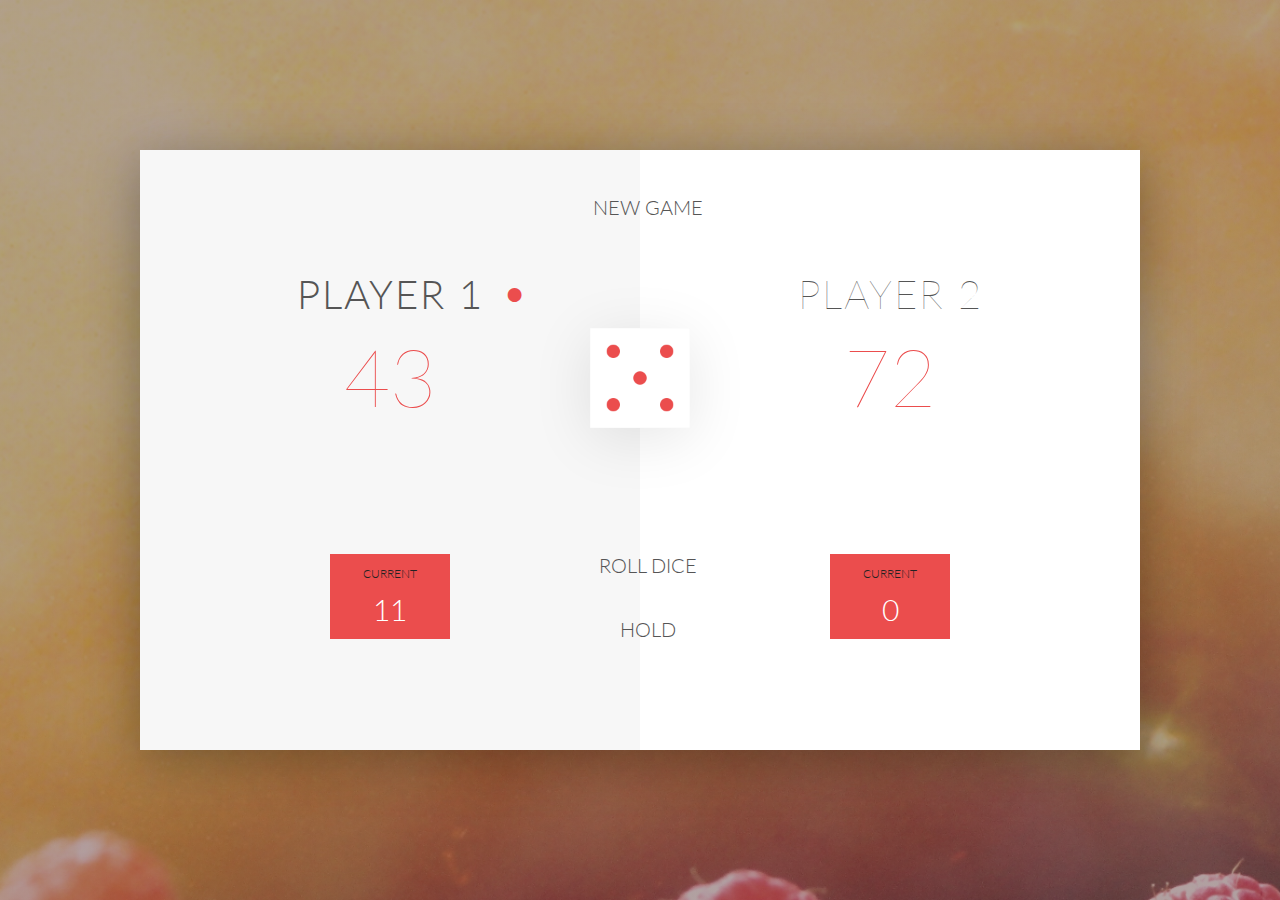
==== index.html @ c31eb0d6 "hamgiin ehnii dice dame file g commit hiiv" ====
<!DOCTYPE html>
<html lang="en">
    <head>
        <meta charset="UTF-8">
        <link href="https://fonts.googleapis.com/css?family=Lato:100,300,600" rel="stylesheet" type="text/css">
        <link href="http://code.ionicframework.com/ionicons/2.0.1/css/ionicons.min.css" rel="stylesheet" type="text/css">
        <link type="text/css" rel="stylesheet" href="style.css">
        
        <title>Dice Game</title>
    </head>

    <body>
        <div class="wrapper clearfix">
            <div class="player-0-panel active">
                <div class="player-name" id="name-0">Player 1</div>
                <div class="player-score" id="score-0">43</div>
                <div class="player-current-box">
                    <div class="player-current-label">Current</div>
                    <div class="player-current-score" id="current-0">11</div>
                </div>
            </div>
            
            <div class="player-1-panel">
                <div class="player-name" id="name-1">Player 2</div>
                <div class="player-score" id="score-1">72</div>
                <div class="player-current-box">
                    <div class="player-current-label">Current</div>
                    <div class="player-current-score" id="current-1">0</div>
                </div>
            </div>
            
            <button class="btn-new"><i class="ion-ios-plus-outline"></i>New game</button>
            <button class="btn-roll"><i class="ion-ios-loop"></i>Roll dice</button>
            <button class="btn-hold"><i class="ion-ios-download-outline"></i>Hold</button>
            
            <img src="dice-5.png" alt="Dice" class="dice">
        </div>
        
        <script src="app.js"></script>
    </body>
</html>
---- style.css ----
/**********************************************
*** ЕРӨНХИЙ
**********************************************/
* {
    margin: 0;
    padding: 0;
    box-sizing: border-box;
    
}

.clearfix::after {
    content: "";
    display: table;
    clear: both;
}

body {
    background-image: linear-gradient(rgba(62, 20, 20, 0.4), rgba(62, 20, 20, 0.4)), url(back.jpg);
    background-size: cover;
    background-position: center;
    font-family: Lato;
    font-weight: 300;
    position: relative;
    height: 100vh;
    color: #555;
}

.wrapper {
    width: 1000px;
    position: absolute;
    top: 50%;
    left: 50%;
    transform: translate(-50%, -50%);
    background-color: #fff;
    box-shadow: 0px 10px 50px rgba(0, 0, 0, 0.3);
    overflow: hidden;
}

.player-0-panel,
.player-1-panel {
    width: 50%;
    float: left;
    height: 600px;
    padding: 100px;
}



/**********************************************
*** ТОГЛОГЧИД
**********************************************/

.player-name {
    font-size: 40px;
    text-align: center;
    text-transform: uppercase;
    letter-spacing: 2px;
    font-weight: 100;
    margin-top: 20px;
    margin-bottom: 10px;
    position: relative;
}

.player-score {
    text-align: center;
    font-size: 80px;
    font-weight: 100;
    color: #EB4D4D;
    margin-bottom: 130px;
}

.active { background-color: #f7f7f7; }
.active .player-name { font-weight: 300; }

.active .player-name::after {
    content: "\2022";
    font-size: 47px;
    position: absolute;
    color: #EB4D4D;
    top: -7px;
    right: 10px;
    
}

.player-current-box {
    background-color: #EB4D4D;
    color: #fff;
    width: 40%;
    margin: 0 auto;
    padding: 12px;
    text-align: center;
}

.player-current-label {
    text-transform: uppercase;
    margin-bottom: 10px;
    font-size: 12px;
    color: #222;
}

.player-current-score {
    font-size: 30px;
}

button {
    position: absolute;
    width: 200px;
    left: 50%;
    transform: translateX(-50%);
    color: #555;
    background: none;
    border: none;
    font-family: Lato;
    font-size: 20px;
    text-transform: uppercase;
    cursor: pointer;
    font-weight: 300;
    transition: background-color 0.3s, color 0.3s;
}

button:hover { font-weight: 600; }
button:hover i { margin-right: 20px; }

button:focus {
    outline: none;
}

i {
    color: #EB4D4D;
    display: inline-block;
    margin-right: 15px;
    font-size: 32px;
    line-height: 1;
    vertical-align: text-top;
    margin-top: -4px;
    transition: margin 0.3s;
}

.btn-new { top: 45px;}
.btn-roll { top: 403px;}
.btn-hold { top: 467px;}

.dice {
    position: absolute;
    left: 50%;
    top: 178px;
    transform: translateX(-50%);
    height: 100px;
    box-shadow: 0px 10px 60px rgba(0, 0, 0, 0.10);
}

.winner { background-color: #f7f7f7; }
.winner .player-name { font-weight: 300; color: #EB4D4D; }
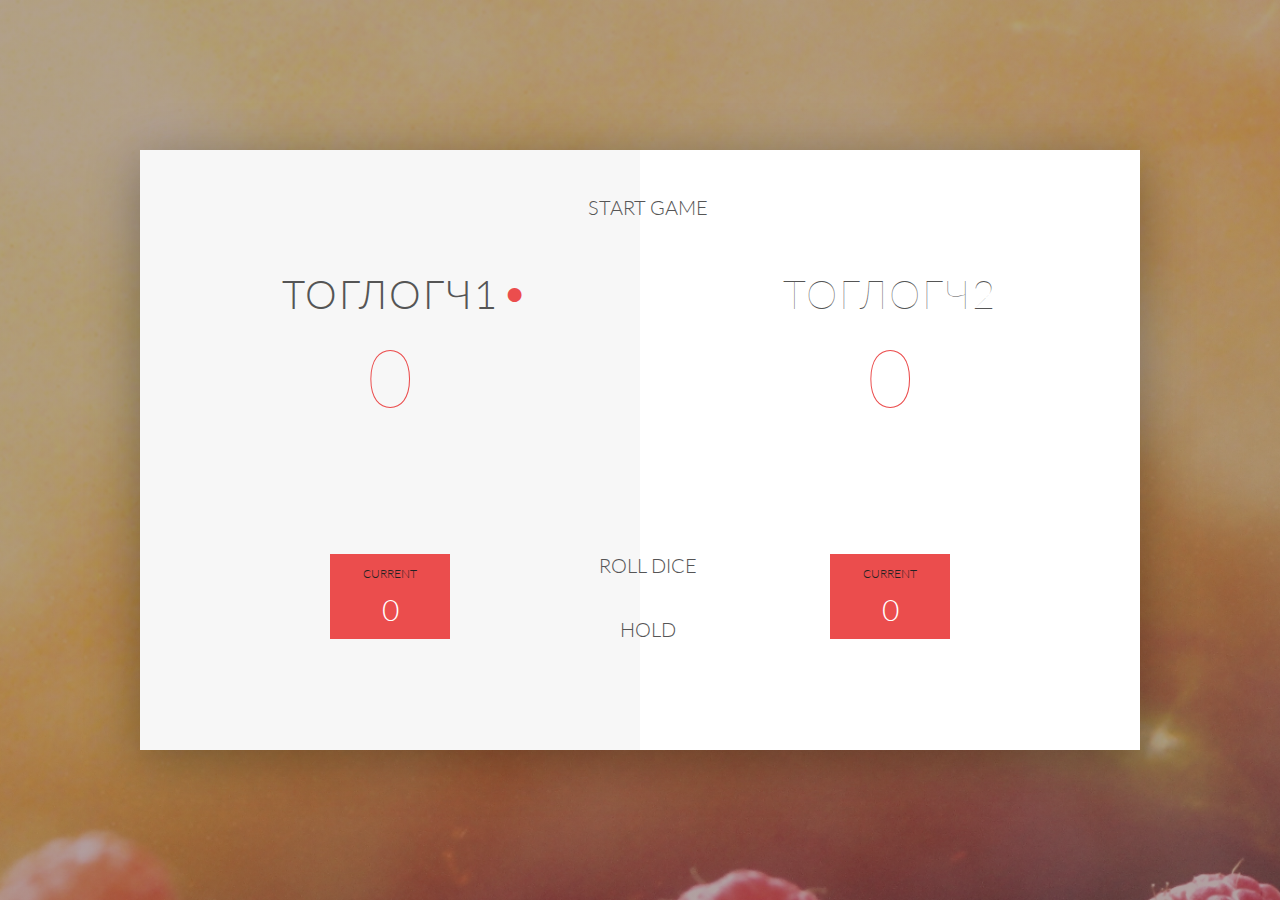
==== commit 11bda343: "new game tovhiig start game bolgov" ====
--- a/index.html
+++ b/index.html
@@ -1,41 +1,53 @@
 <!DOCTYPE html>
 <html lang="en">
-    <head>
-        <meta charset="UTF-8">
-        <link href="https://fonts.googleapis.com/css?family=Lato:100,300,600" rel="stylesheet" type="text/css">
-        <link href="http://code.ionicframework.com/ionicons/2.0.1/css/ionicons.min.css" rel="stylesheet" type="text/css">
-        <link type="text/css" rel="stylesheet" href="style.css">
-        
-        <title>Dice Game</title>
-    </head>
+  <head>
+    <meta charset="UTF-8" />
+    <link
+      href="https://fonts.googleapis.com/css?family=Lato:100,300,600"
+      rel="stylesheet"
+      type="text/css"
+    />
+    <link
+      href="http://code.ionicframework.com/ionicons/2.0.1/css/ionicons.min.css"
+      rel="stylesheet"
+      type="text/css"
+    />
+    <link type="text/css" rel="stylesheet" href="style.css" />
 
-    <body>
-        <div class="wrapper clearfix">
-            <div class="player-0-panel active">
-                <div class="player-name" id="name-0">Player 1</div>
-                <div class="player-score" id="score-0">43</div>
-                <div class="player-current-box">
-                    <div class="player-current-label">Current</div>
-                    <div class="player-current-score" id="current-0">11</div>
-                </div>
-            </div>
-            
-            <div class="player-1-panel">
-                <div class="player-name" id="name-1">Player 2</div>
-                <div class="player-score" id="score-1">72</div>
-                <div class="player-current-box">
-                    <div class="player-current-label">Current</div>
-                    <div class="player-current-score" id="current-1">0</div>
-                </div>
-            </div>
-            
-            <button class="btn-new"><i class="ion-ios-plus-outline"></i>New game</button>
-            <button class="btn-roll"><i class="ion-ios-loop"></i>Roll dice</button>
-            <button class="btn-hold"><i class="ion-ios-download-outline"></i>Hold</button>
-            
-            <img src="dice-5.png" alt="Dice" class="dice">
+    <title>Dice Game 2020</title>
+  </head>
+
+  <body>
+    <div class="wrapper clearfix">
+      <div class="player-0-panel active">
+        <div class="player-name" id="name-0">Player 1</div>
+        <div class="player-score" id="score-0">43</div>
+        <div class="player-current-box">
+          <div class="player-current-label">Current</div>
+          <div class="player-current-score" id="current-0">11</div>
         </div>
-        
-        <script src="app.js"></script>
-    </body>
-</html>+      </div>
+
+      <div class="player-1-panel">
+        <div class="player-name" id="name-1">Player 2</div>
+        <div class="player-score" id="score-1">72</div>
+        <div class="player-current-box">
+          <div class="player-current-label">Current</div>
+          <div class="player-current-score" id="current-1">0</div>
+        </div>
+      </div>
+
+      <button class="btn-new">
+        <i class="ion-ios-plus-outline"></i>Start game
+      </button>
+      <button class="btn-roll"><i class="ion-ios-loop"></i>Roll dice</button>
+      <button class="btn-hold">
+        <i class="ion-ios-download-outline"></i>Hold
+      </button>
+
+      <img src="dice-5.png" alt="Dice" class="dice" />
+    </div>
+
+    <script src="app.js"></script>
+  </body>
+</html>
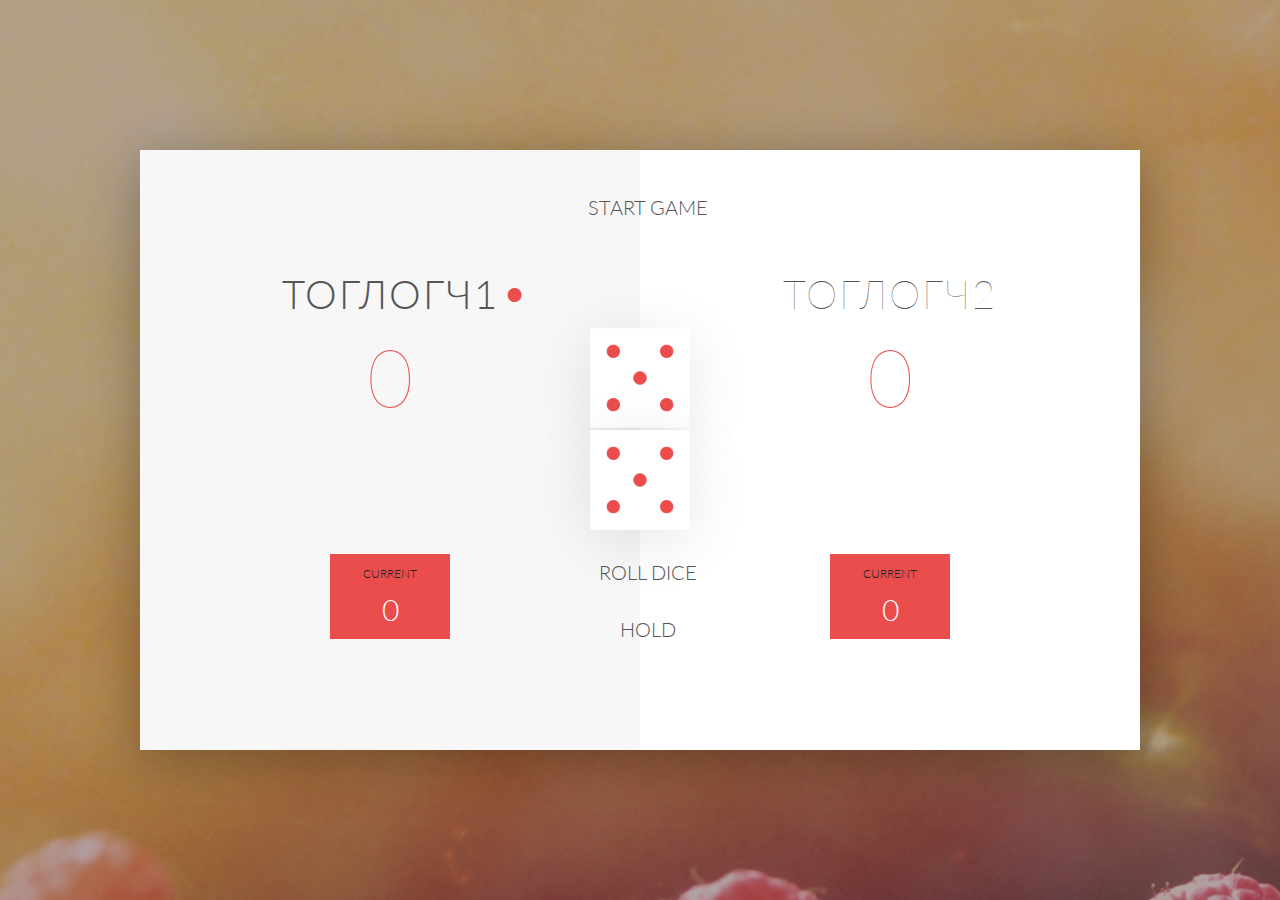
==== commit bf4517a2: "2 shootoi bolgov" ====
--- a/index.html
+++ b/index.html
@@ -14,7 +14,7 @@
     />
     <link type="text/css" rel="stylesheet" href="style.css" />
 
-    <title>Dice Game 2020</title>
+    <title>Dice Game 2020 on github.com</title>
   </head>
 
   <body>
@@ -45,7 +45,8 @@
         <i class="ion-ios-download-outline"></i>Hold
       </button>
 
-      <img src="dice-5.png" alt="Dice" class="dice" />
+      <img src="dice-5.png" alt="Dice" class="dice1" />
+      <img src="dice-5.png" alt="Dice" class="dice2" />
     </div>
 
     <script src="app.js"></script>
--- a/style.css
+++ b/style.css
@@ -2,152 +2,179 @@
 *** ЕРӨНХИЙ
 **********************************************/
 * {
-    margin: 0;
-    padding: 0;
-    box-sizing: border-box;
-    
+  margin: 0;
+  padding: 0;
+  box-sizing: border-box;
 }
 
 .clearfix::after {
-    content: "";
-    display: table;
-    clear: both;
+  content: "";
+  display: table;
+  clear: both;
 }
 
 body {
-    background-image: linear-gradient(rgba(62, 20, 20, 0.4), rgba(62, 20, 20, 0.4)), url(back.jpg);
-    background-size: cover;
-    background-position: center;
-    font-family: Lato;
-    font-weight: 300;
-    position: relative;
-    height: 100vh;
-    color: #555;
+  background-image: linear-gradient(
+      rgba(62, 20, 20, 0.4),
+      rgba(62, 20, 20, 0.4)
+    ),
+    url(back.jpg);
+  background-size: cover;
+  background-position: center;
+  font-family: Lato;
+  font-weight: 300;
+  position: relative;
+  height: 100vh;
+  color: #555;
 }
 
 .wrapper {
-    width: 1000px;
-    position: absolute;
-    top: 50%;
-    left: 50%;
-    transform: translate(-50%, -50%);
-    background-color: #fff;
-    box-shadow: 0px 10px 50px rgba(0, 0, 0, 0.3);
-    overflow: hidden;
+  width: 1000px;
+  position: absolute;
+  top: 50%;
+  left: 50%;
+  transform: translate(-50%, -50%);
+  background-color: #fff;
+  box-shadow: 0px 10px 50px rgba(0, 0, 0, 0.3);
+  overflow: hidden;
 }
 
 .player-0-panel,
 .player-1-panel {
-    width: 50%;
-    float: left;
-    height: 600px;
-    padding: 100px;
+  width: 50%;
+  float: left;
+  height: 600px;
+  padding: 100px;
 }
-
-
 
 /**********************************************
 *** ТОГЛОГЧИД
 **********************************************/
 
 .player-name {
-    font-size: 40px;
-    text-align: center;
-    text-transform: uppercase;
-    letter-spacing: 2px;
-    font-weight: 100;
-    margin-top: 20px;
-    margin-bottom: 10px;
-    position: relative;
+  font-size: 40px;
+  text-align: center;
+  text-transform: uppercase;
+  letter-spacing: 2px;
+  font-weight: 100;
+  margin-top: 20px;
+  margin-bottom: 10px;
+  position: relative;
 }
 
 .player-score {
-    text-align: center;
-    font-size: 80px;
-    font-weight: 100;
-    color: #EB4D4D;
-    margin-bottom: 130px;
+  text-align: center;
+  font-size: 80px;
+  font-weight: 100;
+  color: #eb4d4d;
+  margin-bottom: 130px;
 }
 
-.active { background-color: #f7f7f7; }
-.active .player-name { font-weight: 300; }
+.active {
+  background-color: #f7f7f7;
+}
+.active .player-name {
+  font-weight: 300;
+}
 
 .active .player-name::after {
-    content: "\2022";
-    font-size: 47px;
-    position: absolute;
-    color: #EB4D4D;
-    top: -7px;
-    right: 10px;
-    
+  content: "\2022";
+  font-size: 47px;
+  position: absolute;
+  color: #eb4d4d;
+  top: -7px;
+  right: 10px;
 }
 
 .player-current-box {
-    background-color: #EB4D4D;
-    color: #fff;
-    width: 40%;
-    margin: 0 auto;
-    padding: 12px;
-    text-align: center;
+  background-color: #eb4d4d;
+  color: #fff;
+  width: 40%;
+  margin: 0 auto;
+  padding: 12px;
+  text-align: center;
 }
 
 .player-current-label {
-    text-transform: uppercase;
-    margin-bottom: 10px;
-    font-size: 12px;
-    color: #222;
+  text-transform: uppercase;
+  margin-bottom: 10px;
+  font-size: 12px;
+  color: #222;
 }
 
 .player-current-score {
-    font-size: 30px;
+  font-size: 30px;
 }
 
 button {
-    position: absolute;
-    width: 200px;
-    left: 50%;
-    transform: translateX(-50%);
-    color: #555;
-    background: none;
-    border: none;
-    font-family: Lato;
-    font-size: 20px;
-    text-transform: uppercase;
-    cursor: pointer;
-    font-weight: 300;
-    transition: background-color 0.3s, color 0.3s;
+  position: absolute;
+  width: 200px;
+  left: 50%;
+  transform: translateX(-50%);
+  color: #555;
+  background: none;
+  border: none;
+  font-family: Lato;
+  font-size: 20px;
+  text-transform: uppercase;
+  cursor: pointer;
+  font-weight: 300;
+  transition: background-color 0.3s, color 0.3s;
 }
 
-button:hover { font-weight: 600; }
-button:hover i { margin-right: 20px; }
+button:hover {
+  font-weight: 600;
+}
+button:hover i {
+  margin-right: 20px;
+}
 
 button:focus {
-    outline: none;
+  outline: none;
 }
 
 i {
-    color: #EB4D4D;
-    display: inline-block;
-    margin-right: 15px;
-    font-size: 32px;
-    line-height: 1;
-    vertical-align: text-top;
-    margin-top: -4px;
-    transition: margin 0.3s;
+  color: #eb4d4d;
+  display: inline-block;
+  margin-right: 15px;
+  font-size: 32px;
+  line-height: 1;
+  vertical-align: text-top;
+  margin-top: -4px;
+  transition: margin 0.3s;
 }
 
-.btn-new { top: 45px;}
-.btn-roll { top: 403px;}
-.btn-hold { top: 467px;}
-
-.dice {
-    position: absolute;
-    left: 50%;
-    top: 178px;
-    transform: translateX(-50%);
-    height: 100px;
-    box-shadow: 0px 10px 60px rgba(0, 0, 0, 0.10);
+.btn-new {
+  top: 45px;
+}
+.btn-roll {
+  top: 410px;
+}
+.btn-hold {
+  top: 467px;
 }
 
-.winner { background-color: #f7f7f7; }
-.winner .player-name { font-weight: 300; color: #EB4D4D; }+.dice1 {
+  position: absolute;
+  left: 50%;
+  top: 178px;
+  transform: translateX(-50%);
+  height: 100px;
+  box-shadow: 0px 10px 60px rgba(0, 0, 0, 0.1);
+}
+.dice2 {
+  position: absolute;
+  left: 50%;
+  top: 280px;
+  transform: translateX(-50%);
+  height: 100px;
+  box-shadow: 0px 10px 60px rgba(0, 0, 0, 0.1);
+}
+
+.winner {
+  background-color: #f7f7f7;
+}
+.winner .player-name {
+  font-weight: 300;
+  color: #eb4d4d;
+}
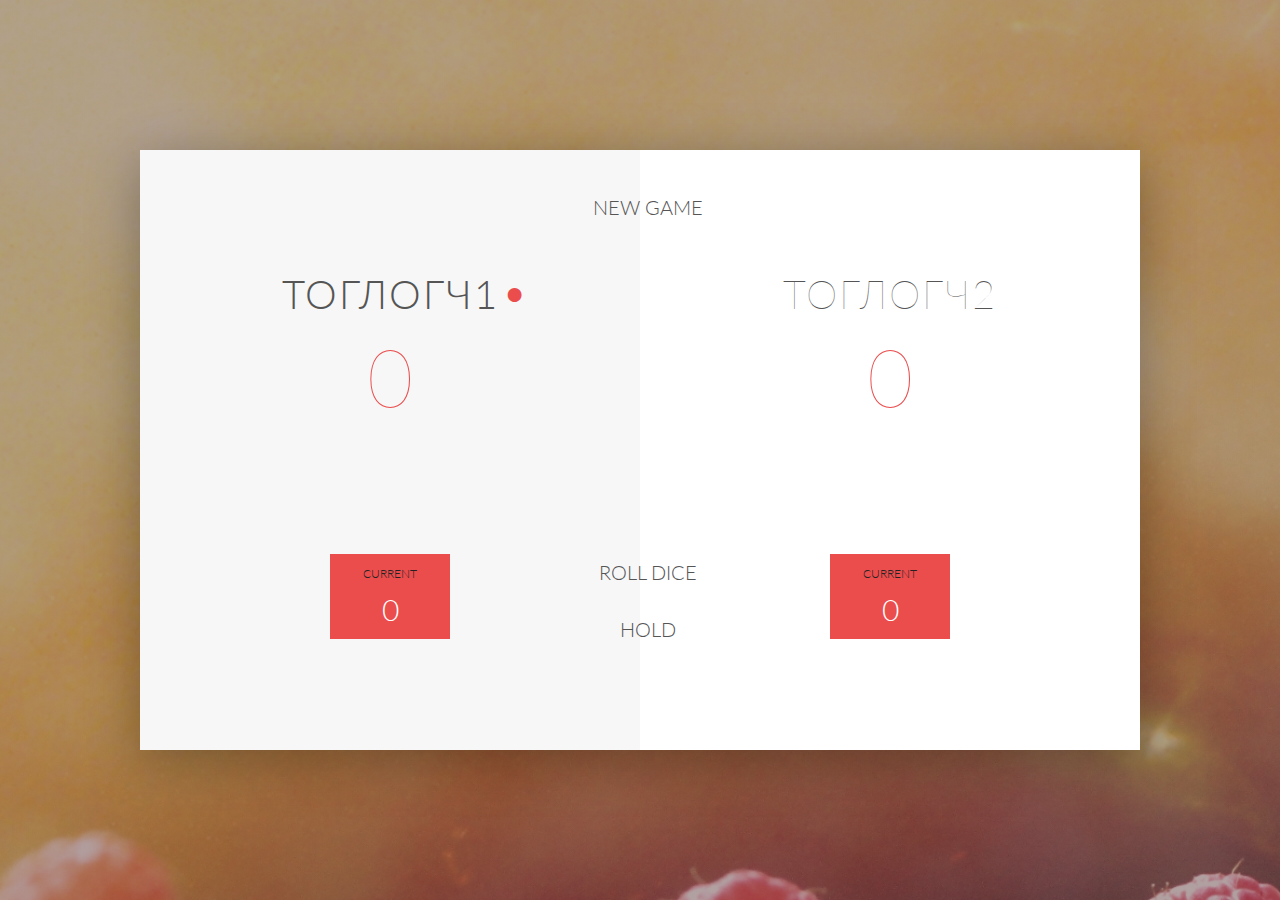
==== commit ac06d415: "hadgalaagui, commit hiigeegui bol branch solidoggui yum bnaa" ====
--- a/index.html
+++ b/index.html
@@ -38,15 +38,14 @@
       </div>
 
       <button class="btn-new">
-        <i class="ion-ios-plus-outline"></i>Start game
+        <i class="ion-ios-plus-outline"></i>new game
       </button>
       <button class="btn-roll"><i class="ion-ios-loop"></i>Roll dice</button>
       <button class="btn-hold">
         <i class="ion-ios-download-outline"></i>Hold
       </button>
 
-      <img src="dice-5.png" alt="Dice" class="dice1" />
-      <img src="dice-5.png" alt="Dice" class="dice2" />
+      <img src="dice-5.png" alt="Dice" class="dice" />
     </div>
 
     <script src="app.js"></script>
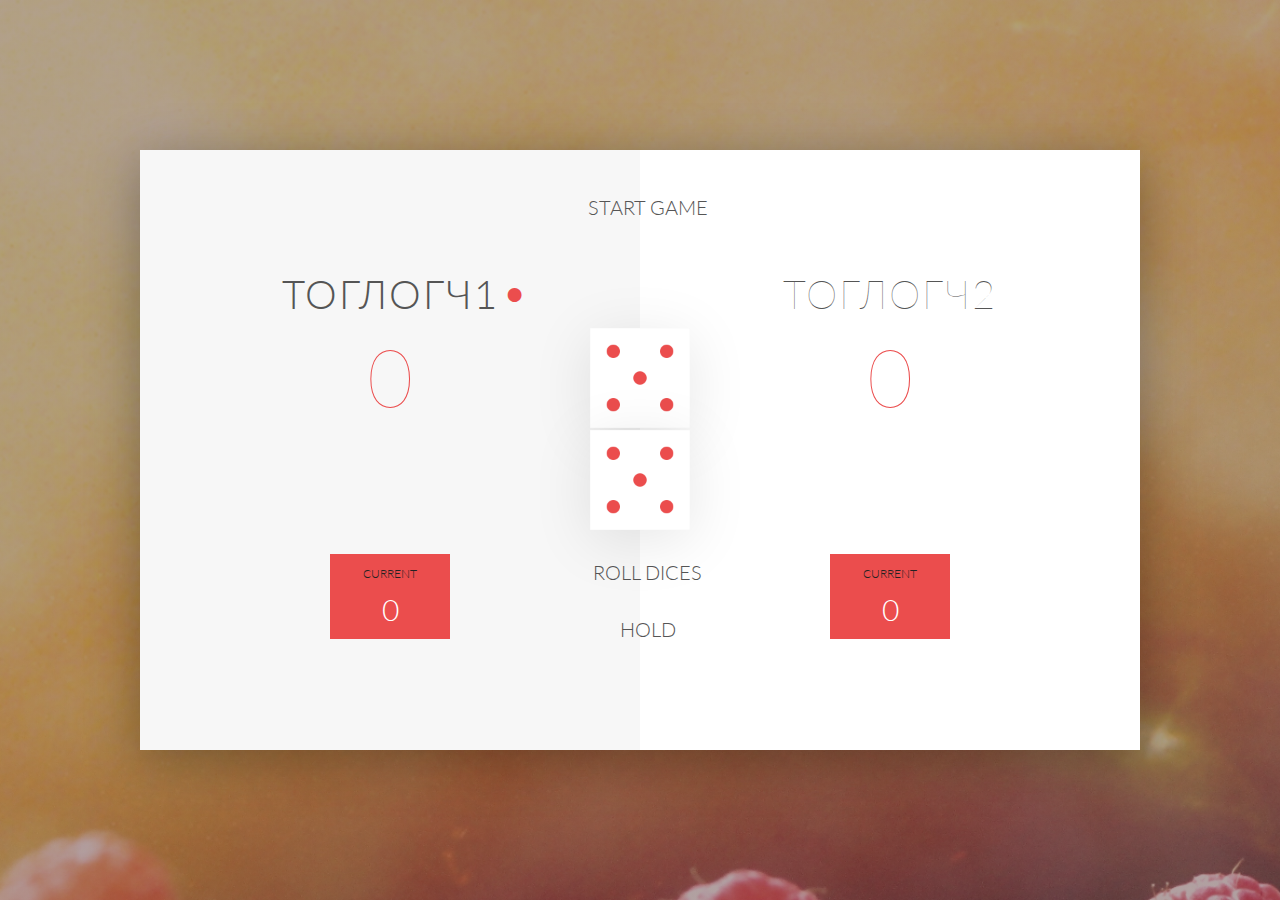
==== commit cfec0501: "roll dice tovchni neriig zaslaa" ====
--- a/index.html
+++ b/index.html
@@ -38,14 +38,15 @@
       </div>
 
       <button class="btn-new">
-        <i class="ion-ios-plus-outline"></i>new game
+        <i class="ion-ios-plus-outline"></i>Start game
       </button>
-      <button class="btn-roll"><i class="ion-ios-loop"></i>Roll dice</button>
+      <button class="btn-roll"><i class="ion-ios-loop"></i>Roll dices</button>
       <button class="btn-hold">
         <i class="ion-ios-download-outline"></i>Hold
       </button>
 
-      <img src="dice-5.png" alt="Dice" class="dice" />
+      <img src="dice-5.png" alt="Dice" class="dice1" />
+      <img src="dice-5.png" alt="Dice" class="dice2" />
     </div>
 
     <script src="app.js"></script>
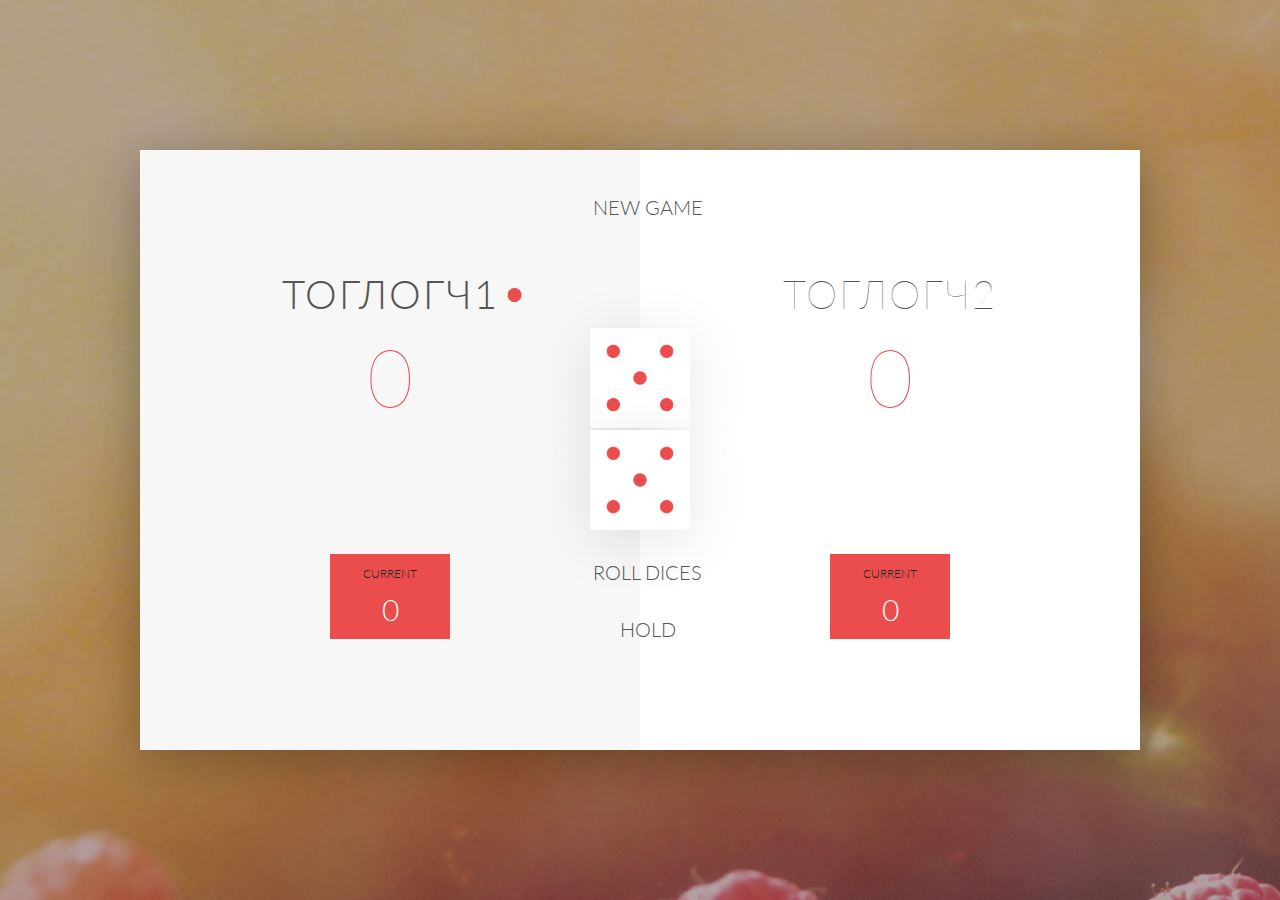
==== commit 77a81f3c: "Merge branch 'two-dice'" ====
--- a/index.html
+++ b/index.html
@@ -38,7 +38,7 @@
       </div>
 
       <button class="btn-new">
-        <i class="ion-ios-plus-outline"></i>Start game
+        <i class="ion-ios-plus-outline"></i>new game
       </button>
       <button class="btn-roll"><i class="ion-ios-loop"></i>Roll dices</button>
       <button class="btn-hold">
